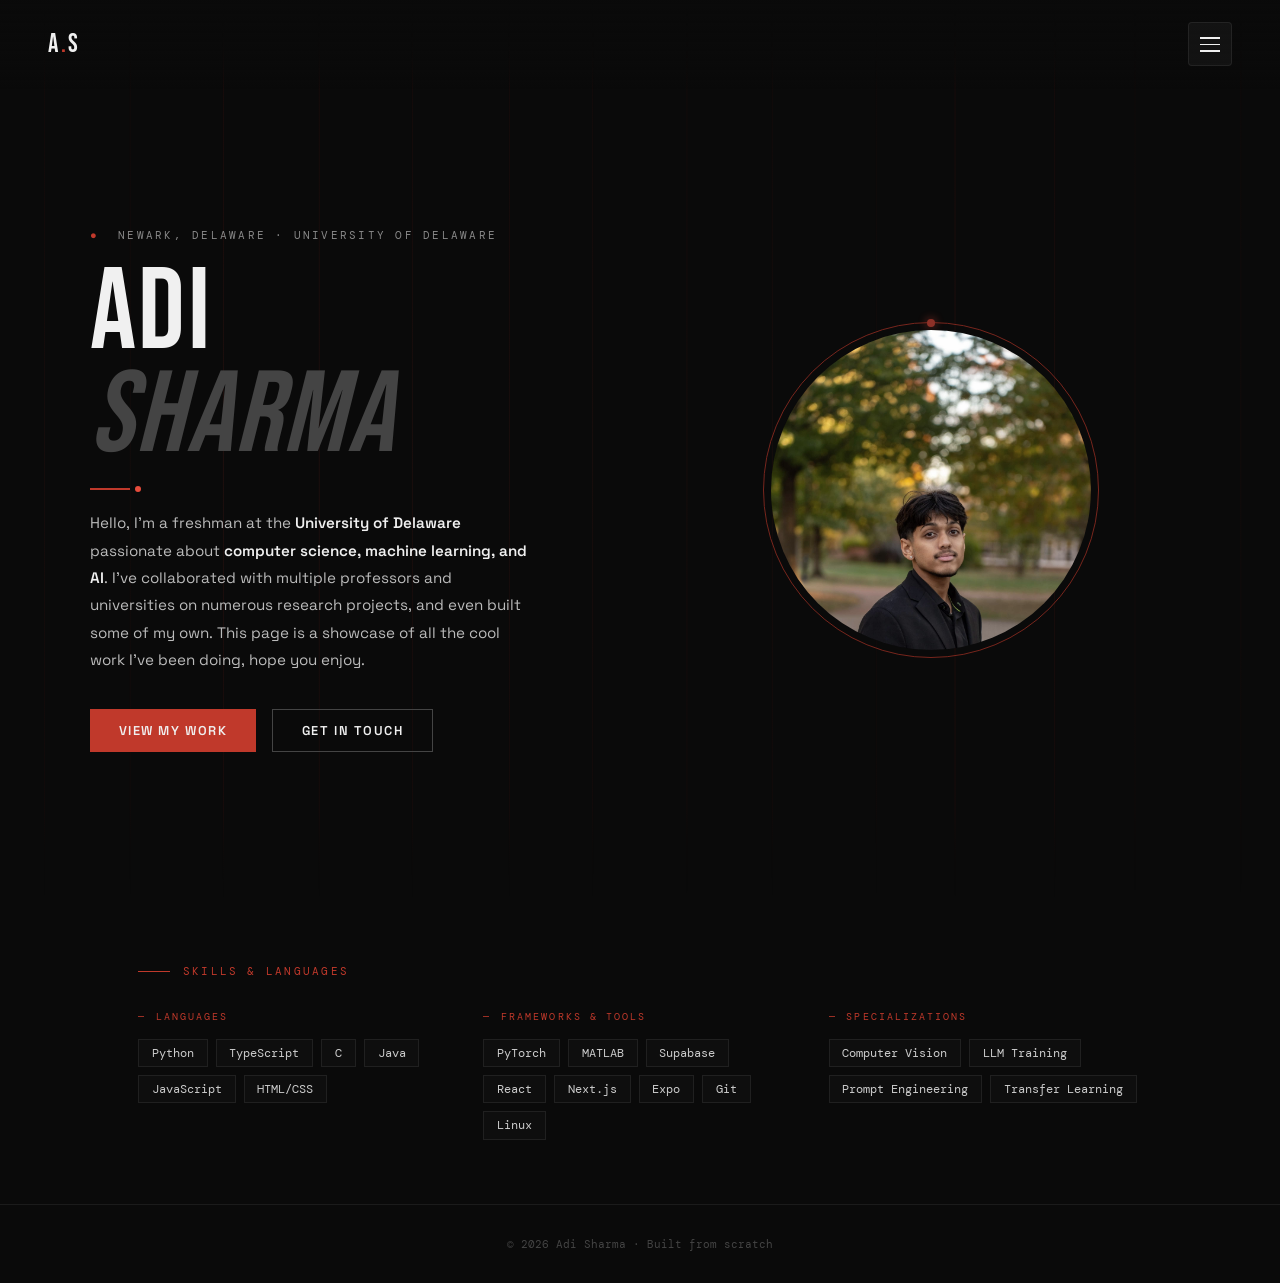
==== index.html @ 6fdc07d7 "initial portfolio" ====
<!DOCTYPE html>
<html lang="en">
<head>
  <meta charset="UTF-8" />
  <meta name="viewport" content="width=device-width, initial-scale=1.0"/>
  <title>Adi Sharma</title>
  <link rel="stylesheet" href="style.css"/>
  <style>
    /* ─── HOME PAGE STYLES ─── */

    /* Reveal animation */
    [data-reveal] {
      opacity: 0;
      transform: translateY(30px);
      transition: opacity 0.7s ease, transform 0.7s ease;
    }
    [data-reveal].revealed {
      opacity: 1;
      transform: translateY(0);
    }

    /* ─── HERO ─── */
    .hero {
      min-height: 100vh;
      display: flex;
      align-items: center;
      padding: 0 3rem;
      padding-top: 5rem;
      position: relative;
    }

    .hero-inner {
      display: grid;
      grid-template-columns: 1fr 1fr;
      gap: 4rem;
      align-items: center;
      max-width: 1100px;
      width: 100%;
      margin: 0 auto;
    }

    /* Left: text */
    .hero-text {}

    .hero-location {
      font-family: var(--font-mono);
      font-size: 0.7rem;
      letter-spacing: 0.2em;
      color: var(--grey);
      text-transform: uppercase;
      display: flex;
      align-items: center;
      gap: 1rem;
      margin-bottom: 1.2rem;
    }
    .hero-location span { color: var(--red); margin-right: 0.2rem; }

    .hero-name {
      margin-bottom: 0.5rem;
      line-height: 0.9;
    }
    .hero-name .first {
      font-family: var(--font-display);
      font-size: clamp(4rem, 9vw, 8rem);
      color: var(--white);
      display: block;
      letter-spacing: 0.02em;
    }
    .hero-name .last {
      font-family: var(--font-display);
      font-size: clamp(4rem, 9vw, 8rem);
      color: var(--grey-dim);
      font-style: italic;
      display: block;
      letter-spacing: 0.02em;
    }

    .hero-divider {
      width: 2.5rem;
      height: 2px;
      background: var(--red);
      margin: 1.2rem 0;
      position: relative;
    }
    .hero-divider::after {
      content: '';
      position: absolute;
      left: 2.8rem;
      top: 50%;
      transform: translateY(-50%);
      width: 6px; height: 6px;
      border-radius: 50%;
      background: var(--red-bright);
    }

    .hero-bio {
      font-size: 0.95rem;
      line-height: 1.8;
      color: #bbb;
      max-width: 440px;
      margin-bottom: 2.2rem;
    }
    .hero-bio strong { color: var(--white); font-weight: 600; }

    .hero-btns {
      display: flex;
      gap: 1rem;
      flex-wrap: wrap;
    }

    /* Right: photo */
    .hero-photo-wrap {
      display: flex;
      justify-content: center;
      align-items: center;
      position: relative;
    }

    .photo-container {
      position: relative;
      width: 320px;
      height: 320px;
    }

    .photo-ring {
      position: absolute;
      inset: -8px;
      border-radius: 50%;
      border: 1.5px solid var(--red);
      animation: spin-ring 12s linear infinite;
      opacity: 0.6;
    }
    .photo-ring::before {
      content: '';
      position: absolute;
      top: -4px; left: 50%;
      transform: translateX(-50%);
      width: 8px; height: 8px;
      border-radius: 50%;
      background: var(--red-bright);
      box-shadow: 0 0 10px var(--red-bright);
    }
    @keyframes spin-ring {
      from { transform: rotate(0deg); }
      to { transform: rotate(360deg); }
    }

    .photo-img {
      width: 320px;
      height: 320px;
      border-radius: 50%;
      object-fit: cover;
      object-position: center top;
      filter: grayscale(20%);
      transition: filter 0.4s ease, transform 0.4s ease;
      position: relative;
      z-index: 1;
    }

    /* Hover: show info overlay */
    .photo-container:hover .photo-img {
      filter: grayscale(0%) brightness(0.5);
      transform: scale(1.02);
    }
    .photo-container:hover .photo-info {
      opacity: 1;
    }

    .photo-info {
      position: absolute;
      inset: 0;
      border-radius: 50%;
      display: flex;
      flex-direction: column;
      align-items: center;
      justify-content: center;
      z-index: 2;
      opacity: 0;
      transition: opacity 0.4s ease;
      gap: 0.8rem;
      padding: 2rem;
      text-align: center;
    }

    .info-item {
      display: flex;
      flex-direction: column;
      align-items: center;
      gap: 0.1rem;
    }
    .info-item .label {
      font-family: var(--font-mono);
      font-size: 0.6rem;
      letter-spacing: 0.15em;
      color: var(--red-bright);
      text-transform: uppercase;
    }
    .info-item .value {
      font-size: 0.85rem;
      font-weight: 600;
      color: var(--white);
    }

    /* ─── SKILLS SECTION ─── */
    .skills-section {
      padding: 4rem 3rem;
      max-width: 1100px;
      margin: 0 auto;
    }

    .skills-grid {
      display: grid;
      grid-template-columns: repeat(3, 1fr);
      gap: 2rem;
      margin-top: 2rem;
    }

    .skill-col {}
    .skill-col-label {
      font-family: var(--font-mono);
      font-size: 0.65rem;
      letter-spacing: 0.2em;
      color: var(--red);
      text-transform: uppercase;
      margin-bottom: 1rem;
      display: flex;
      align-items: center;
      gap: 0.6rem;
    }
    .skill-col-label::before {
      content: '—';
      color: var(--red);
    }

    .skill-tags {
      display: flex;
      flex-wrap: wrap;
      gap: 0.5rem;
    }
    .skill-tag {
      padding: 0.35rem 0.8rem;
      border: 1px solid var(--border);
      font-family: var(--font-mono);
      font-size: 0.72rem;
      color: #ccc;
      background: rgba(255,255,255,0.02);
      transition: border-color 0.2s, color 0.2s, background 0.2s;
    }
    .skill-tag:hover {
      border-color: var(--red);
      color: var(--white);
      background: var(--red-dim);
    }

    /* Responsive */
    @media (max-width: 768px) {
      .hero { padding: 5rem 1.5rem 2rem; }
      .hero-inner { grid-template-columns: 1fr; gap: 2rem; }
      .photo-container, .photo-img { width: 220px; height: 220px; }
      .hero-photo-wrap { order: -1; }
      .skills-section { padding: 2rem 1.5rem; }
      .skills-grid { grid-template-columns: 1fr; }
      nav { padding: 1rem 1.5rem; }
    }
  </style>
</head>
<body>

<!-- Animated background lines -->
<canvas id="bg-canvas"></canvas>

<!-- Navigation -->
<nav>
  <a href="index.html" class="nav-logo">A<span>.</span>S</a>
  <button id="menu-btn" aria-label="Menu">
    <span></span><span></span><span></span>
  </button>
</nav>

<!-- Full-screen menu overlay -->
<div id="menu-overlay">
  <div class="menu-inner">
    <ul class="menu-links">
      <li><a href="index.html"><span class="num">01</span>HOME</a></li>
      <li><a href="work.html"><span class="num">02</span>WORK</a></li>
      <li><a href="contact.html"><span class="num">03</span>CONTACT</a></li>
    </ul>
    <div class="menu-socials">
      <a href="https://github.com/adii2006675" target="_blank">↗ github</a>
      <a href="https://www.linkedin.com/in/adisharma06/" target="_blank">↗ linkedin</a>
    </div>
  </div>
</div>

<!-- Page content -->
<main class="page">

  <!-- HERO -->
  <section class="hero">
    <div class="hero-inner">

      <!-- Left: Text -->
      <div class="hero-text">
        <div class="hero-location" data-reveal>
          <span>●</span> NEWARK, DELAWARE · UNIVERSITY OF DELAWARE
        </div>

        <div class="hero-name" data-reveal style="transition-delay:0.1s">
          <span class="first">Adi</span>
          <span class="last">Sharma</span>
        </div>

        <div class="hero-divider" data-reveal style="transition-delay:0.2s"></div>

        <p class="hero-bio" data-reveal style="transition-delay:0.3s">
          Hello, I'm a freshman at the <strong>University of Delaware</strong> passionate about
          <strong>computer science, machine learning, and AI</strong>. I've collaborated with
          multiple professors and universities on numerous research projects,
          and even built some of my own. This page is a showcase of all the
          cool work I've been doing, hope you enjoy.
        </p>

        <div class="hero-btns" data-reveal style="transition-delay:0.4s">
          <a href="work.html" class="btn btn-red">VIEW MY WORK</a>
          <a href="contact.html" class="btn btn-outline">GET IN TOUCH</a>
        </div>
      </div>

      <!-- Right: Photo -->
      <div class="hero-photo-wrap" data-reveal style="transition-delay:0.2s">
        <div class="photo-container">
          <div class="photo-ring"></div>
          <img src="assets/profile.jpg" alt="Adi Sharma" class="photo-img"/>
          <div class="photo-info">
            <div class="info-item">
              <span class="label">📍 Location</span>
              <span class="value">Newark, Delaware</span>
            </div>
            <div class="info-item">
              <span class="label">🎓 Year</span>
              <span class="value">Freshman · CS</span>
            </div>
            <div class="info-item">
              <span class="label">⚡ Hobbies</span>
              <span class="value">Gym · Soccer · Investing · Friends</span>
            </div>
          </div>
        </div>
      </div>

    </div>
  </section>

  <!-- SKILLS -->
  <section class="skills-section">
    <div class="section-label" data-reveal>Skills &amp; Languages</div>
    <div class="skills-grid">

      <div class="skill-col" data-reveal style="transition-delay:0.1s">
        <div class="skill-col-label">Languages</div>
        <div class="skill-tags">
          <span class="skill-tag">Python</span>
          <span class="skill-tag">TypeScript</span>
          <span class="skill-tag">C</span>
          <span class="skill-tag">Java</span>
          <span class="skill-tag">JavaScript</span>
          <span class="skill-tag">HTML/CSS</span>
        </div>
      </div>

      <div class="skill-col" data-reveal style="transition-delay:0.2s">
        <div class="skill-col-label">Frameworks &amp; Tools</div>
        <div class="skill-tags">
          <span class="skill-tag">PyTorch</span>
          <span class="skill-tag">MATLAB</span>
          <span class="skill-tag">Supabase</span>
          <span class="skill-tag">React</span>
          <span class="skill-tag">Next.js</span>
          <span class="skill-tag">Expo</span>
          <span class="skill-tag">Git</span>
          <span class="skill-tag">Linux</span>
        </div>
      </div>

      <div class="skill-col" data-reveal style="transition-delay:0.3s">
        <div class="skill-col-label">Specializations</div>
        <div class="skill-tags">
          <span class="skill-tag">Computer Vision</span>
          <span class="skill-tag">LLM Training</span>
          <span class="skill-tag">Prompt Engineering</span>
          <span class="skill-tag">Transfer Learning</span>
        </div>
      </div>

    </div>
  </section>

</main>

<footer>
  <p>© 2026 Adi Sharma · Built from scratch</p>
</footer>

<script src="script.js"></script>
</body>
</html>
---- style.css ----
/* ============================================
   ADI SHARMA PORTFOLIO - style.css
   Shared styles for all pages
   ============================================ */

@import url('https://fonts.googleapis.com/css2?family=Bebas+Neue&family=Space+Grotesk:wght@300;400;500;600;700&family=DM+Mono:ital,wght@0,300;0,400;1,300&display=swap');

/* ─── CSS VARIABLES ─── */
:root {
  --bg: #0a0a0a;
  --bg2: #111111;
  --red: #c0392b;
  --red-bright: #e74c3c;
  --red-dim: rgba(192, 57, 43, 0.15);
  --red-glow: rgba(192, 57, 43, 0.4);
  --white: #f0f0f0;
  --grey: #888;
  --grey-dim: #444;
  --border: rgba(255,255,255,0.07);
  --font-display: 'Bebas Neue', sans-serif;
  --font-body: 'Space Grotesk', sans-serif;
  --font-mono: 'DM Mono', monospace;
}

/* ─── RESET ─── */
*, *::before, *::after { box-sizing: border-box; margin: 0; padding: 0; }
html { scroll-behavior: smooth; }
body {
  background: var(--bg);
  color: var(--white);
  font-family: var(--font-body);
  overflow-x: hidden;
  min-height: 100vh;
}
a { color: inherit; text-decoration: none; }
img { display: block; max-width: 100%; }

/* ─── RED LINES BACKGROUND ─── */
#bg-canvas {
  position: fixed;
  top: 0; left: 0;
  width: 100%; height: 100%;
  z-index: 0;
  pointer-events: none;
}

/* ─── NAV ─── */
nav {
  position: fixed;
  top: 0; left: 0; right: 0;
  z-index: 100;
  display: flex;
  align-items: center;
  justify-content: space-between;
  padding: 1.4rem 3rem;
  background: linear-gradient(to bottom, rgba(10,10,10,0.95), transparent);
}

.nav-logo {
  font-family: var(--font-display);
  font-size: 1.6rem;
  letter-spacing: 0.1em;
  color: var(--white);
  transition: color 0.2s;
}
.nav-logo span { color: var(--red); }
.nav-logo:hover { color: var(--red-bright); }

/* Hamburger menu button */
#menu-btn {
  width: 44px; height: 44px;
  border: 1px solid var(--border);
  background: rgba(255,255,255,0.04);
  border-radius: 4px;
  cursor: pointer;
  display: flex;
  align-items: center;
  justify-content: center;
  flex-direction: column;
  gap: 5px;
  transition: border-color 0.2s, background 0.2s;
  position: relative;
  z-index: 200;
}
#menu-btn:hover { border-color: var(--red); background: var(--red-dim); }
#menu-btn span {
  display: block;
  width: 20px; height: 1.5px;
  background: var(--white);
  transition: all 0.35s cubic-bezier(0.77,0,0.175,1);
  transform-origin: center;
}
#menu-btn.open span:nth-child(1) { transform: translateY(6.5px) rotate(45deg); }
#menu-btn.open span:nth-child(2) { opacity: 0; transform: scaleX(0); }
#menu-btn.open span:nth-child(3) { transform: translateY(-6.5px) rotate(-45deg); }

/* Full-screen menu overlay (Sharlee style) */
#menu-overlay {
  position: fixed;
  inset: 0;
  z-index: 150;
  background: rgba(8,8,8,0.97);
  display: flex;
  align-items: center;
  justify-content: center;
  opacity: 0;
  pointer-events: none;
  transition: opacity 0.4s ease;
}
#menu-overlay.open { opacity: 1; pointer-events: all; }

.menu-inner {
  text-align: center;
}

.menu-links {
  list-style: none;
  display: flex;
  flex-direction: column;
  gap: 0.3rem;
}

.menu-links li {
  overflow: hidden;
}

.menu-links a {
  font-family: var(--font-display);
  font-size: clamp(3rem, 8vw, 6rem);
  letter-spacing: 0.05em;
  color: var(--white);
  display: flex;
  align-items: center;
  gap: 1rem;
  transition: color 0.2s;
  transform: translateY(100%);
  transition: transform 0.5s cubic-bezier(0.77,0,0.175,1), color 0.2s;
}
#menu-overlay.open .menu-links a {
  transform: translateY(0);
}
.menu-links li:nth-child(1) a { transition-delay: 0.05s; }
.menu-links li:nth-child(2) a { transition-delay: 0.1s; }
.menu-links li:nth-child(3) a { transition-delay: 0.15s; }

.menu-links a:hover { color: var(--red-bright); }
.menu-links a .num {
  font-family: var(--font-mono);
  font-size: 0.9rem;
  color: var(--grey);
  align-self: flex-start;
  margin-top: 0.6rem;
}

.menu-socials {
  margin-top: 3rem;
  display: flex;
  gap: 2rem;
  justify-content: center;
}
.menu-socials a {
  font-family: var(--font-mono);
  font-size: 0.8rem;
  color: var(--grey);
  letter-spacing: 0.1em;
  transition: color 0.2s;
  display: flex;
  align-items: center;
  gap: 0.4rem;
}
.menu-socials a:hover { color: var(--red-bright); }

/* ─── PAGE WRAPPER ─── */
.page {
  position: relative;
  z-index: 1;
  min-height: 100vh;
}

/* ─── BUTTONS ─── */
.btn {
  display: inline-flex;
  align-items: center;
  gap: 0.5rem;
  padding: 0.75rem 1.8rem;
  font-family: var(--font-body);
  font-size: 0.8rem;
  font-weight: 600;
  letter-spacing: 0.12em;
  text-transform: uppercase;
  cursor: pointer;
  transition: all 0.25s ease;
  border: none;
}
.btn-red {
  background: var(--red);
  color: var(--white);
}
.btn-red:hover {
  background: var(--red-bright);
  transform: translateY(-2px);
  box-shadow: 0 8px 24px var(--red-glow);
}
.btn-outline {
  background: transparent;
  color: var(--white);
  border: 1px solid var(--grey-dim);
}
.btn-outline:hover {
  border-color: var(--white);
  transform: translateY(-2px);
}

/* ─── SECTION LABEL ─── */
.section-label {
  font-family: var(--font-mono);
  font-size: 0.7rem;
  letter-spacing: 0.2em;
  color: var(--red);
  text-transform: uppercase;
  display: flex;
  align-items: center;
  gap: 0.8rem;
  margin-bottom: 1rem;
}
.section-label::before {
  content: '';
  display: block;
  width: 2rem;
  height: 1px;
  background: var(--red);
}

/* ─── FOOTER ─── */
footer {
  position: relative;
  z-index: 1;
  text-align: center;
  padding: 2rem;
  font-family: var(--font-mono);
  font-size: 0.7rem;
  color: var(--grey-dim);
  border-top: 1px solid var(--border);
}

/* ─── SCROLLBAR ─── */
::-webkit-scrollbar { width: 4px; }
::-webkit-scrollbar-track { background: var(--bg); }
::-webkit-scrollbar-thumb { background: var(--red); border-radius: 2px; }

/* ─── SELECTION ─── */
::selection { background: var(--red); color: var(--white); }
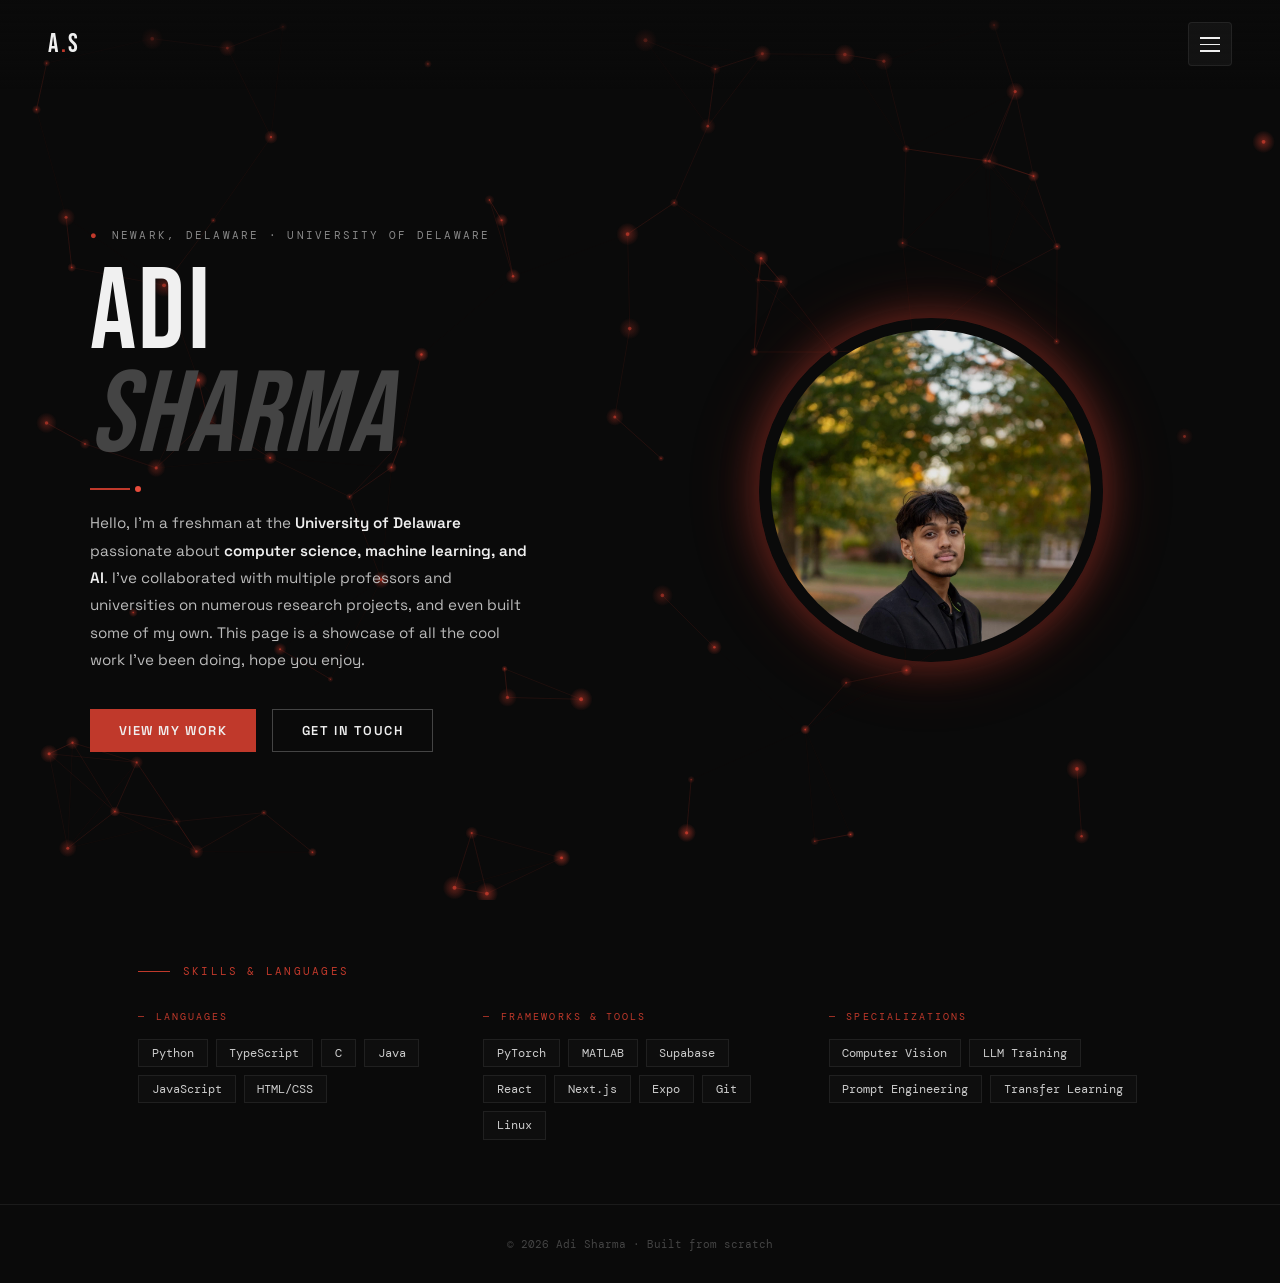
==== commit 3d2781ca: "updated photo, background, contact page" ====
--- a/index.html
+++ b/index.html
@@ -6,29 +6,20 @@
   <title>Adi Sharma</title>
   <link rel="stylesheet" href="style.css"/>
   <style>
-    /* ─── HOME PAGE STYLES ─── */
-
-    /* Reveal animation */
     [data-reveal] {
       opacity: 0;
       transform: translateY(30px);
       transition: opacity 0.7s ease, transform 0.7s ease;
     }
-    [data-reveal].revealed {
-      opacity: 1;
-      transform: translateY(0);
-    }
-
-    /* ─── HERO ─── */
+    [data-reveal].revealed { opacity: 1; transform: translateY(0); }
+
     .hero {
       min-height: 100vh;
       display: flex;
       align-items: center;
       padding: 0 3rem;
       padding-top: 5rem;
-      position: relative;
-    }
-
+    }
     .hero-inner {
       display: grid;
       grid-template-columns: 1fr 1fr;
@@ -38,10 +29,6 @@
       width: 100%;
       margin: 0 auto;
     }
-
-    /* Left: text */
-    .hero-text {}
-
     .hero-location {
       font-family: var(--font-mono);
       font-size: 0.7rem;
@@ -50,15 +37,11 @@
       text-transform: uppercase;
       display: flex;
       align-items: center;
-      gap: 1rem;
+      gap: 0.8rem;
       margin-bottom: 1.2rem;
     }
-    .hero-location span { color: var(--red); margin-right: 0.2rem; }
-
-    .hero-name {
-      margin-bottom: 0.5rem;
-      line-height: 0.9;
-    }
+    .hero-location span { color: var(--red); }
+    .hero-name { margin-bottom: 0.5rem; line-height: 0.9; }
     .hero-name .first {
       font-family: var(--font-display);
       font-size: clamp(4rem, 9vw, 8rem);
@@ -74,10 +57,8 @@
       display: block;
       letter-spacing: 0.02em;
     }
-
     .hero-divider {
-      width: 2.5rem;
-      height: 2px;
+      width: 2.5rem; height: 2px;
       background: var(--red);
       margin: 1.2rem 0;
       position: relative;
@@ -85,14 +66,12 @@
     .hero-divider::after {
       content: '';
       position: absolute;
-      left: 2.8rem;
-      top: 50%;
+      left: 2.8rem; top: 50%;
       transform: translateY(-50%);
       width: 6px; height: 6px;
       border-radius: 50%;
       background: var(--red-bright);
     }
-
     .hero-bio {
       font-size: 0.95rem;
       line-height: 1.8;
@@ -101,71 +80,48 @@
       margin-bottom: 2.2rem;
     }
     .hero-bio strong { color: var(--white); font-weight: 600; }
-
-    .hero-btns {
-      display: flex;
-      gap: 1rem;
-      flex-wrap: wrap;
-    }
-
-    /* Right: photo */
+    .hero-btns { display: flex; gap: 1rem; flex-wrap: wrap; }
+
+    /* ─── PHOTO ─── */
     .hero-photo-wrap {
       display: flex;
       justify-content: center;
       align-items: center;
-      position: relative;
-    }
-
+    }
     .photo-container {
       position: relative;
       width: 320px;
       height: 320px;
     }
-
-    .photo-ring {
+    .photo-glow {
       position: absolute;
-      inset: -8px;
+      inset: -12px;
       border-radius: 50%;
-      border: 1.5px solid var(--red);
-      animation: spin-ring 12s linear infinite;
-      opacity: 0.6;
-    }
-    .photo-ring::before {
-      content: '';
-      position: absolute;
-      top: -4px; left: 50%;
-      transform: translateX(-50%);
-      width: 8px; height: 8px;
-      border-radius: 50%;
-      background: var(--red-bright);
-      box-shadow: 0 0 10px var(--red-bright);
-    }
-    @keyframes spin-ring {
-      from { transform: rotate(0deg); }
-      to { transform: rotate(360deg); }
-    }
-
+      box-shadow: 0 0 30px 8px rgba(192,57,43,0.35),
+                  0 0 60px 16px rgba(192,57,43,0.15);
+      transition: box-shadow 0.4s ease;
+      z-index: 0;
+    }
+    .photo-container:hover .photo-glow {
+      box-shadow: 0 0 50px 16px rgba(231,76,60,0.6),
+                  0 0 100px 32px rgba(192,57,43,0.25);
+    }
     .photo-img {
       width: 320px;
       height: 320px;
       border-radius: 50%;
       object-fit: cover;
       object-position: center top;
-      filter: grayscale(20%);
-      transition: filter 0.4s ease, transform 0.4s ease;
       position: relative;
       z-index: 1;
-    }
-
-    /* Hover: show info overlay */
+      transition: transform 0.5s cubic-bezier(0.25,0.46,0.45,0.94),
+                  filter 0.5s ease;
+      filter: brightness(0.9);
+    }
     .photo-container:hover .photo-img {
-      filter: grayscale(0%) brightness(0.5);
-      transform: scale(1.02);
-    }
-    .photo-container:hover .photo-info {
-      opacity: 1;
-    }
-
+      transform: scale(1.07);
+      filter: brightness(0.35) blur(1px);
+    }
     .photo-info {
       position: absolute;
       inset: 0;
@@ -181,13 +137,7 @@
       padding: 2rem;
       text-align: center;
     }
-
-    .info-item {
-      display: flex;
-      flex-direction: column;
-      align-items: center;
-      gap: 0.1rem;
-    }
+    .photo-container:hover .photo-info { opacity: 1; }
     .info-item .label {
       font-family: var(--font-mono);
       font-size: 0.6rem;
@@ -201,21 +151,18 @@
       color: var(--white);
     }
 
-    /* ─── SKILLS SECTION ─── */
+    /* ─── SKILLS ─── */
     .skills-section {
       padding: 4rem 3rem;
       max-width: 1100px;
       margin: 0 auto;
     }
-
     .skills-grid {
       display: grid;
       grid-template-columns: repeat(3, 1fr);
       gap: 2rem;
       margin-top: 2rem;
     }
-
-    .skill-col {}
     .skill-col-label {
       font-family: var(--font-mono);
       font-size: 0.65rem;
@@ -223,20 +170,10 @@
       color: var(--red);
       text-transform: uppercase;
       margin-bottom: 1rem;
-      display: flex;
-      align-items: center;
-      gap: 0.6rem;
-    }
-    .skill-col-label::before {
-      content: '—';
-      color: var(--red);
-    }
-
-    .skill-tags {
-      display: flex;
-      flex-wrap: wrap;
-      gap: 0.5rem;
-    }
+      display: flex; align-items: center; gap: 0.6rem;
+    }
+    .skill-col-label::before { content: '—'; color: var(--red); }
+    .skill-tags { display: flex; flex-wrap: wrap; gap: 0.5rem; }
     .skill-tag {
       padding: 0.35rem 0.8rem;
       border: 1px solid var(--border);
@@ -252,7 +189,6 @@
       background: var(--red-dim);
     }
 
-    /* Responsive */
     @media (max-width: 768px) {
       .hero { padding: 5rem 1.5rem 2rem; }
       .hero-inner { grid-template-columns: 1fr; gap: 2rem; }
@@ -266,10 +202,8 @@
 </head>
 <body>
 
-<!-- Animated background lines -->
 <canvas id="bg-canvas"></canvas>
 
-<!-- Navigation -->
 <nav>
   <a href="index.html" class="nav-logo">A<span>.</span>S</a>
   <button id="menu-btn" aria-label="Menu">
@@ -277,7 +211,6 @@
   </button>
 </nav>
 
-<!-- Full-screen menu overlay -->
 <div id="menu-overlay">
   <div class="menu-inner">
     <ul class="menu-links">
@@ -292,26 +225,18 @@
   </div>
 </div>
 
-<!-- Page content -->
 <main class="page">
-
-  <!-- HERO -->
   <section class="hero">
     <div class="hero-inner">
-
-      <!-- Left: Text -->
       <div class="hero-text">
         <div class="hero-location" data-reveal>
           <span>●</span> NEWARK, DELAWARE · UNIVERSITY OF DELAWARE
         </div>
-
         <div class="hero-name" data-reveal style="transition-delay:0.1s">
           <span class="first">Adi</span>
           <span class="last">Sharma</span>
         </div>
-
         <div class="hero-divider" data-reveal style="transition-delay:0.2s"></div>
-
         <p class="hero-bio" data-reveal style="transition-delay:0.3s">
           Hello, I'm a freshman at the <strong>University of Delaware</strong> passionate about
           <strong>computer science, machine learning, and AI</strong>. I've collaborated with
@@ -319,43 +244,38 @@
           and even built some of my own. This page is a showcase of all the
           cool work I've been doing, hope you enjoy.
         </p>
-
         <div class="hero-btns" data-reveal style="transition-delay:0.4s">
           <a href="work.html" class="btn btn-red">VIEW MY WORK</a>
           <a href="contact.html" class="btn btn-outline">GET IN TOUCH</a>
         </div>
       </div>
 
-      <!-- Right: Photo -->
       <div class="hero-photo-wrap" data-reveal style="transition-delay:0.2s">
         <div class="photo-container">
-          <div class="photo-ring"></div>
+          <div class="photo-glow"></div>
           <img src="assets/profile.jpg" alt="Adi Sharma" class="photo-img"/>
           <div class="photo-info">
             <div class="info-item">
-              <span class="label">📍 Location</span>
-              <span class="value">Newark, Delaware</span>
+              <div class="label">📍 Location</div>
+              <div class="value">Newark, Delaware</div>
             </div>
             <div class="info-item">
-              <span class="label">🎓 Year</span>
-              <span class="value">Freshman · CS</span>
+              <div class="label">🎓 Year</div>
+              <div class="value">Freshman · CS</div>
             </div>
             <div class="info-item">
-              <span class="label">⚡ Hobbies</span>
-              <span class="value">Gym · Soccer · Investing · Friends</span>
+              <div class="label">⚡ Hobbies</div>
+              <div class="value">Gym · Soccer · Investing · Friends</div>
             </div>
           </div>
         </div>
       </div>
-
     </div>
   </section>
 
-  <!-- SKILLS -->
   <section class="skills-section">
     <div class="section-label" data-reveal>Skills &amp; Languages</div>
     <div class="skills-grid">
-
       <div class="skill-col" data-reveal style="transition-delay:0.1s">
         <div class="skill-col-label">Languages</div>
         <div class="skill-tags">
@@ -367,7 +287,6 @@
           <span class="skill-tag">HTML/CSS</span>
         </div>
       </div>
-
       <div class="skill-col" data-reveal style="transition-delay:0.2s">
         <div class="skill-col-label">Frameworks &amp; Tools</div>
         <div class="skill-tags">
@@ -381,7 +300,6 @@
           <span class="skill-tag">Linux</span>
         </div>
       </div>
-
       <div class="skill-col" data-reveal style="transition-delay:0.3s">
         <div class="skill-col-label">Specializations</div>
         <div class="skill-tags">
@@ -391,10 +309,8 @@
           <span class="skill-tag">Transfer Learning</span>
         </div>
       </div>
-
     </div>
   </section>
-
 </main>
 
 <footer>
@@ -403,4 +319,4 @@
 
 <script src="script.js"></script>
 </body>
-</html>
+</html>
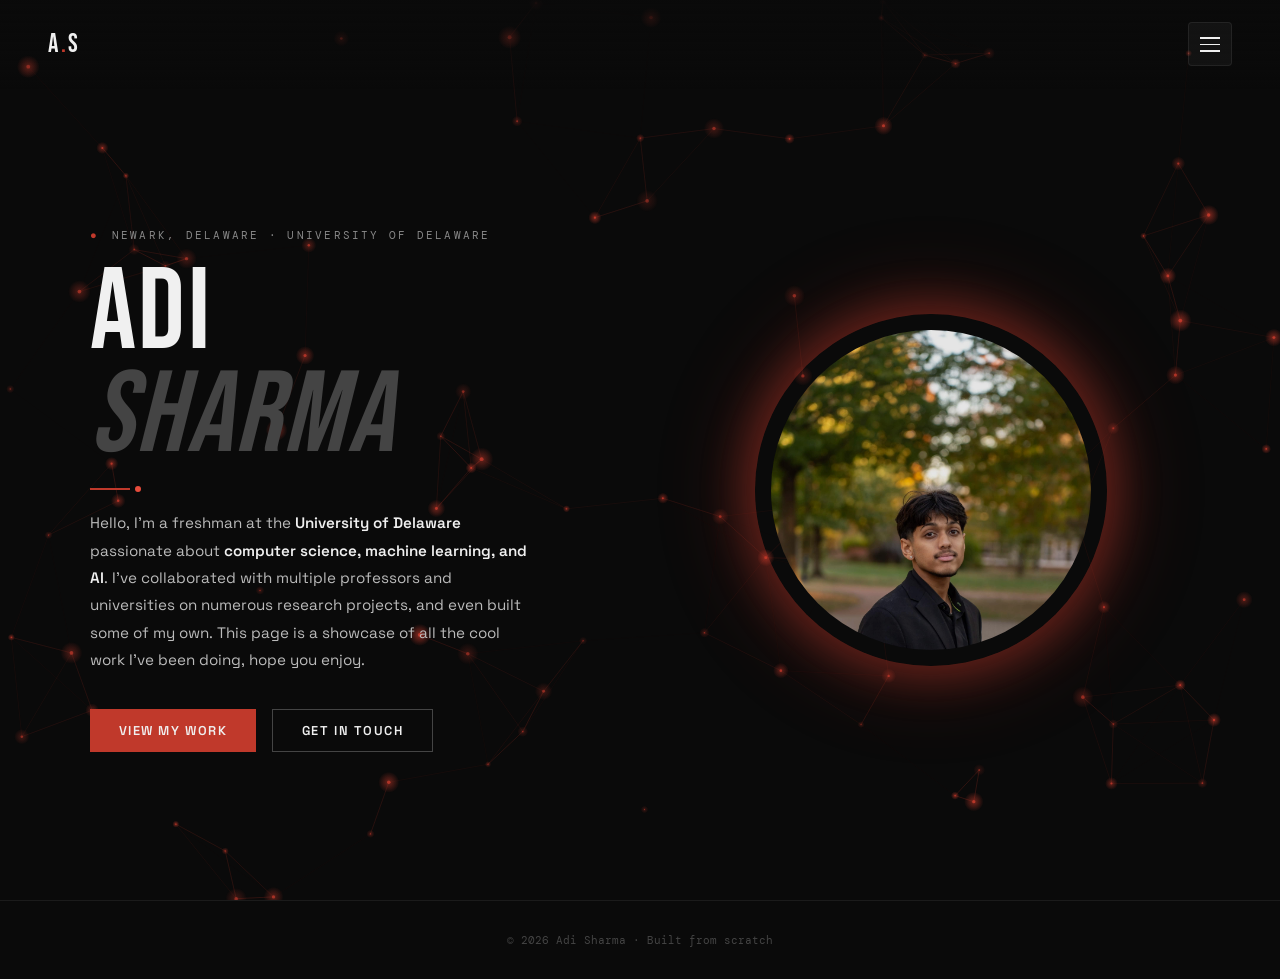
==== commit fa66e122: "remove skills, fix photo glow, clean up menu and contact" ====
--- a/index.html
+++ b/index.html
@@ -93,18 +93,20 @@
       width: 320px;
       height: 320px;
     }
+    /* Red glow only — no ring, no spinning dot */
     .photo-glow {
       position: absolute;
-      inset: -12px;
-      border-radius: 50%;
-      box-shadow: 0 0 30px 8px rgba(192,57,43,0.35),
-                  0 0 60px 16px rgba(192,57,43,0.15);
+      inset: -16px;
+      border-radius: 50%;
+      box-shadow: 0 0 40px 12px rgba(192,57,43,0.4),
+                  0 0 80px 24px rgba(192,57,43,0.18);
       transition: box-shadow 0.4s ease;
       z-index: 0;
+      pointer-events: none;
     }
     .photo-container:hover .photo-glow {
-      box-shadow: 0 0 50px 16px rgba(231,76,60,0.6),
-                  0 0 100px 32px rgba(192,57,43,0.25);
+      box-shadow: 0 0 70px 22px rgba(231,76,60,0.65),
+                  0 0 130px 40px rgba(192,57,43,0.28);
     }
     .photo-img {
       width: 320px;
@@ -117,10 +119,13 @@
       transition: transform 0.5s cubic-bezier(0.25,0.46,0.45,0.94),
                   filter 0.5s ease;
       filter: brightness(0.9);
+      /* No border/outline */
+      outline: none;
+      border: none;
     }
     .photo-container:hover .photo-img {
-      transform: scale(1.07);
-      filter: brightness(0.35) blur(1px);
+      transform: scale(1.13);
+      filter: brightness(0.3) blur(1.5px);
     }
     .photo-info {
       position: absolute;
@@ -136,6 +141,7 @@
       gap: 0.8rem;
       padding: 2rem;
       text-align: center;
+      pointer-events: none;
     }
     .photo-container:hover .photo-info { opacity: 1; }
     .info-item .label {
@@ -151,51 +157,11 @@
       color: var(--white);
     }
 
-    /* ─── SKILLS ─── */
-    .skills-section {
-      padding: 4rem 3rem;
-      max-width: 1100px;
-      margin: 0 auto;
-    }
-    .skills-grid {
-      display: grid;
-      grid-template-columns: repeat(3, 1fr);
-      gap: 2rem;
-      margin-top: 2rem;
-    }
-    .skill-col-label {
-      font-family: var(--font-mono);
-      font-size: 0.65rem;
-      letter-spacing: 0.2em;
-      color: var(--red);
-      text-transform: uppercase;
-      margin-bottom: 1rem;
-      display: flex; align-items: center; gap: 0.6rem;
-    }
-    .skill-col-label::before { content: '—'; color: var(--red); }
-    .skill-tags { display: flex; flex-wrap: wrap; gap: 0.5rem; }
-    .skill-tag {
-      padding: 0.35rem 0.8rem;
-      border: 1px solid var(--border);
-      font-family: var(--font-mono);
-      font-size: 0.72rem;
-      color: #ccc;
-      background: rgba(255,255,255,0.02);
-      transition: border-color 0.2s, color 0.2s, background 0.2s;
-    }
-    .skill-tag:hover {
-      border-color: var(--red);
-      color: var(--white);
-      background: var(--red-dim);
-    }
-
     @media (max-width: 768px) {
       .hero { padding: 5rem 1.5rem 2rem; }
       .hero-inner { grid-template-columns: 1fr; gap: 2rem; }
       .photo-container, .photo-img { width: 220px; height: 220px; }
       .hero-photo-wrap { order: -1; }
-      .skills-section { padding: 2rem 1.5rem; }
-      .skills-grid { grid-template-columns: 1fr; }
       nav { padding: 1rem 1.5rem; }
     }
   </style>
@@ -218,10 +184,6 @@
       <li><a href="work.html"><span class="num">02</span>WORK</a></li>
       <li><a href="contact.html"><span class="num">03</span>CONTACT</a></li>
     </ul>
-    <div class="menu-socials">
-      <a href="https://github.com/adii2006675" target="_blank">↗ github</a>
-      <a href="https://www.linkedin.com/in/adisharma06/" target="_blank">↗ linkedin</a>
-    </div>
   </div>
 </div>
 
@@ -272,45 +234,6 @@
       </div>
     </div>
   </section>
-
-  <section class="skills-section">
-    <div class="section-label" data-reveal>Skills &amp; Languages</div>
-    <div class="skills-grid">
-      <div class="skill-col" data-reveal style="transition-delay:0.1s">
-        <div class="skill-col-label">Languages</div>
-        <div class="skill-tags">
-          <span class="skill-tag">Python</span>
-          <span class="skill-tag">TypeScript</span>
-          <span class="skill-tag">C</span>
-          <span class="skill-tag">Java</span>
-          <span class="skill-tag">JavaScript</span>
-          <span class="skill-tag">HTML/CSS</span>
-        </div>
-      </div>
-      <div class="skill-col" data-reveal style="transition-delay:0.2s">
-        <div class="skill-col-label">Frameworks &amp; Tools</div>
-        <div class="skill-tags">
-          <span class="skill-tag">PyTorch</span>
-          <span class="skill-tag">MATLAB</span>
-          <span class="skill-tag">Supabase</span>
-          <span class="skill-tag">React</span>
-          <span class="skill-tag">Next.js</span>
-          <span class="skill-tag">Expo</span>
-          <span class="skill-tag">Git</span>
-          <span class="skill-tag">Linux</span>
-        </div>
-      </div>
-      <div class="skill-col" data-reveal style="transition-delay:0.3s">
-        <div class="skill-col-label">Specializations</div>
-        <div class="skill-tags">
-          <span class="skill-tag">Computer Vision</span>
-          <span class="skill-tag">LLM Training</span>
-          <span class="skill-tag">Prompt Engineering</span>
-          <span class="skill-tag">Transfer Learning</span>
-        </div>
-      </div>
-    </div>
-  </section>
 </main>
 
 <footer>
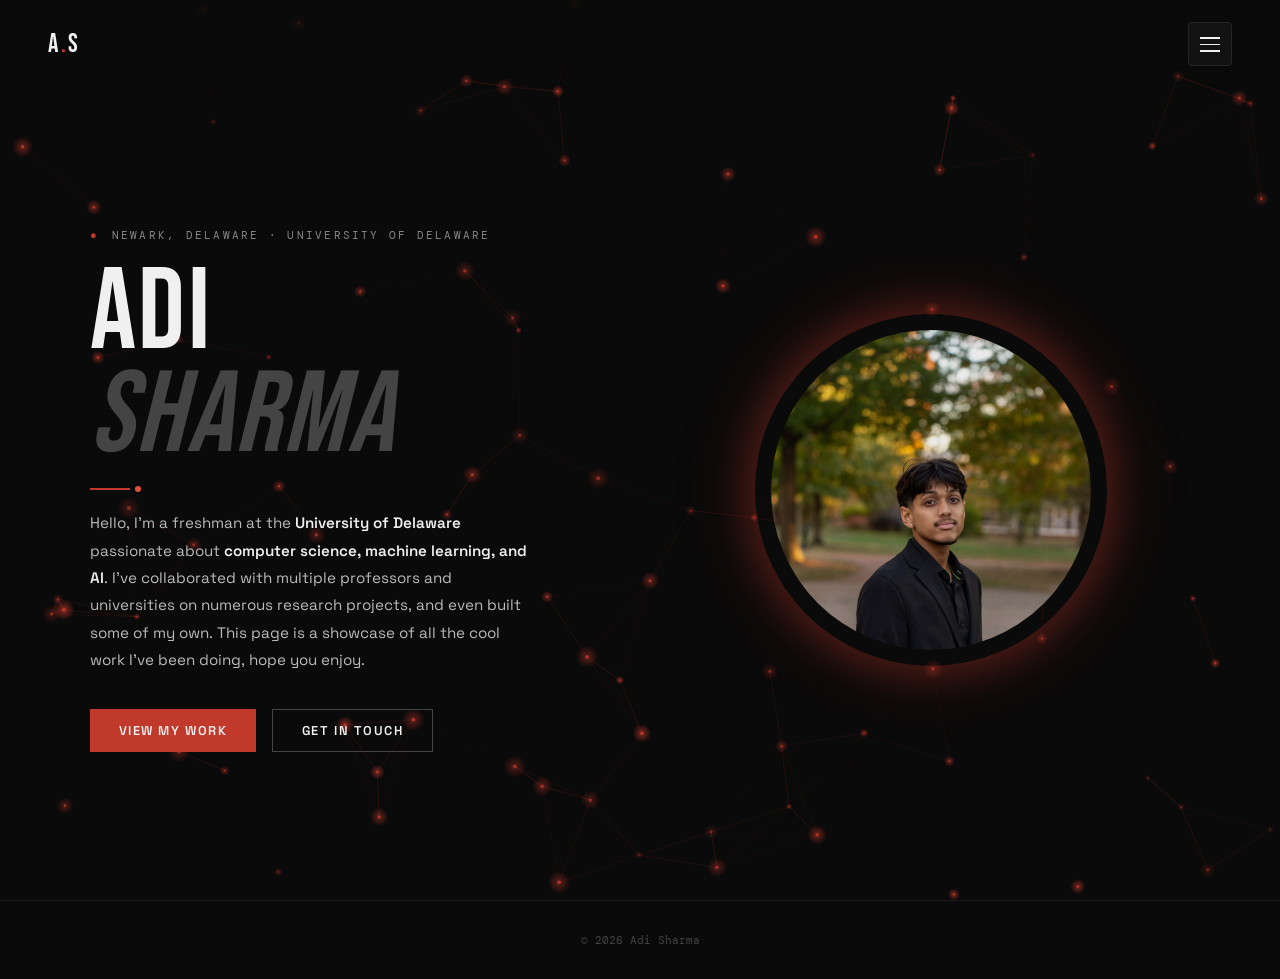
==== commit d5d310e0: "remove skills, fix photo glow, clean up menu and contact" ====
--- a/index.html
+++ b/index.html
@@ -98,34 +98,34 @@
       position: absolute;
       inset: -16px;
       border-radius: 50%;
-      box-shadow: 0 0 40px 12px rgba(192,57,43,0.4),
-                  0 0 80px 24px rgba(192,57,43,0.18);
+      box-shadow: 0 0 35px 10px rgba(192,57,43,0.3),
+                  0 0 70px 20px rgba(192,57,43,0.12);
       transition: box-shadow 0.4s ease;
       z-index: 0;
       pointer-events: none;
     }
     .photo-container:hover .photo-glow {
-      box-shadow: 0 0 70px 22px rgba(231,76,60,0.65),
-                  0 0 130px 40px rgba(192,57,43,0.28);
+      box-shadow: 0 0 45px 14px rgba(231,76,60,0.4),
+                  0 0 90px 28px rgba(192,57,43,0.18);
     }
     .photo-img {
       width: 320px;
       height: 320px;
       border-radius: 50%;
       object-fit: cover;
-      object-position: center top;
+      object-position: center 20%;
       position: relative;
       z-index: 1;
       transition: transform 0.5s cubic-bezier(0.25,0.46,0.45,0.94),
                   filter 0.5s ease;
-      filter: brightness(0.9);
-      /* No border/outline */
+      filter: brightness(0.92);
       outline: none;
       border: none;
+      background: transparent;
     }
     .photo-container:hover .photo-img {
       transform: scale(1.13);
-      filter: brightness(0.3) blur(1.5px);
+      filter: brightness(0.35) blur(1.5px);
     }
     .photo-info {
       position: absolute;
@@ -237,7 +237,7 @@
 </main>
 
 <footer>
-  <p>© 2026 Adi Sharma · Built from scratch</p>
+  <p>© 2026 Adi Sharma</p>
 </footer>
 
 <script src="script.js"></script>
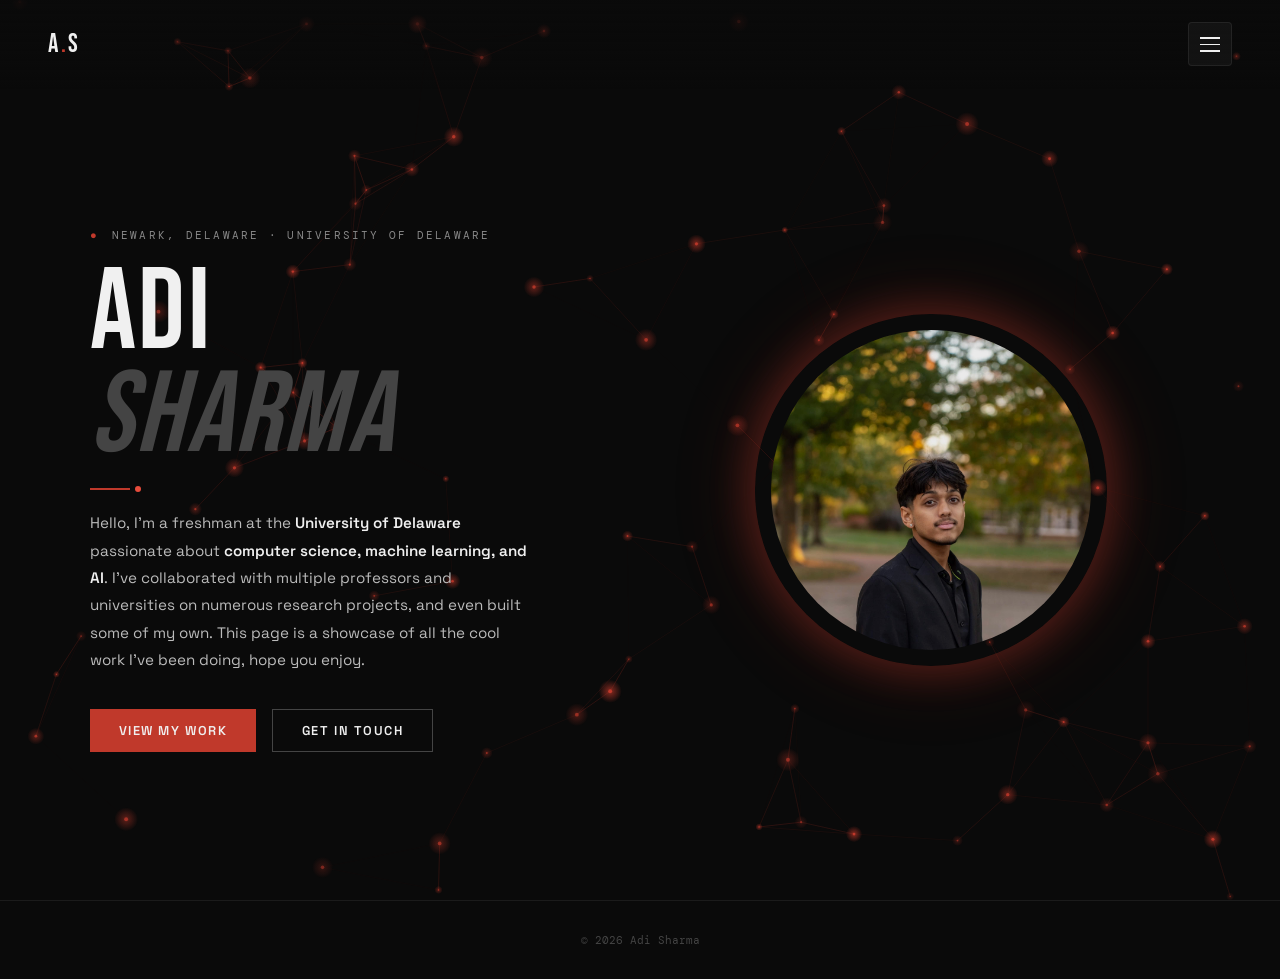
==== commit b9dd1522: "fix photo crop and glow" ====
--- a/index.html
+++ b/index.html
@@ -88,12 +88,15 @@
       justify-content: center;
       align-items: center;
     }
-    .photo-container {
+
+    /* Outer wrapper holds the glow — NOT clipped */
+    .photo-outer {
       position: relative;
       width: 320px;
       height: 320px;
     }
-    /* Red glow only — no ring, no spinning dot */
+
+    /* Glow lives outside the clipped container */
     .photo-glow {
       position: absolute;
       inset: -16px;
@@ -104,29 +107,36 @@
       z-index: 0;
       pointer-events: none;
     }
-    .photo-container:hover .photo-glow {
-      box-shadow: 0 0 45px 14px rgba(231,76,60,0.4),
-                  0 0 90px 28px rgba(192,57,43,0.18);
-    }
+    .photo-outer:hover .photo-glow {
+      box-shadow: 0 0 50px 16px rgba(231,76,60,0.45),
+                  0 0 100px 32px rgba(192,57,43,0.2);
+    }
+
+    /* Inner container clips the image to circle — no black border */
+    .photo-container {
+      position: absolute;
+      inset: 0;
+      border-radius: 50%;
+      overflow: hidden;
+      z-index: 1;
+    }
+
     .photo-img {
-      width: 320px;
-      height: 320px;
-      border-radius: 50%;
+      width: 100%;
+      height: 100%;
       object-fit: cover;
       object-position: center 20%;
-      position: relative;
-      z-index: 1;
+      display: block;
       transition: transform 0.5s cubic-bezier(0.25,0.46,0.45,0.94),
                   filter 0.5s ease;
       filter: brightness(0.92);
-      outline: none;
-      border: none;
-      background: transparent;
-    }
-    .photo-container:hover .photo-img {
+    }
+    .photo-outer:hover .photo-img {
       transform: scale(1.13);
-      filter: brightness(0.35) blur(1.5px);
-    }
+      filter: brightness(0.42);
+    }
+
+    /* Info overlay sits above image */
     .photo-info {
       position: absolute;
       inset: 0;
@@ -143,7 +153,8 @@
       text-align: center;
       pointer-events: none;
     }
-    .photo-container:hover .photo-info { opacity: 1; }
+    .photo-outer:hover .photo-info { opacity: 1; }
+
     .info-item .label {
       font-family: var(--font-mono);
       font-size: 0.6rem;
@@ -160,7 +171,7 @@
     @media (max-width: 768px) {
       .hero { padding: 5rem 1.5rem 2rem; }
       .hero-inner { grid-template-columns: 1fr; gap: 2rem; }
-      .photo-container, .photo-img { width: 220px; height: 220px; }
+      .photo-outer { width: 220px; height: 220px; }
       .hero-photo-wrap { order: -1; }
       nav { padding: 1rem 1.5rem; }
     }
@@ -190,6 +201,7 @@
 <main class="page">
   <section class="hero">
     <div class="hero-inner">
+
       <div class="hero-text">
         <div class="hero-location" data-reveal>
           <span>●</span> NEWARK, DELAWARE · UNIVERSITY OF DELAWARE
@@ -213,9 +225,11 @@
       </div>
 
       <div class="hero-photo-wrap" data-reveal style="transition-delay:0.2s">
-        <div class="photo-container">
+        <div class="photo-outer">
           <div class="photo-glow"></div>
-          <img src="assets/profile.jpg" alt="Adi Sharma" class="photo-img"/>
+          <div class="photo-container">
+            <img src="assets/profile.jpg" alt="Adi Sharma" class="photo-img"/>
+          </div>
           <div class="photo-info">
             <div class="info-item">
               <div class="label">📍 Location</div>
@@ -232,6 +246,7 @@
           </div>
         </div>
       </div>
+
     </div>
   </section>
 </main>
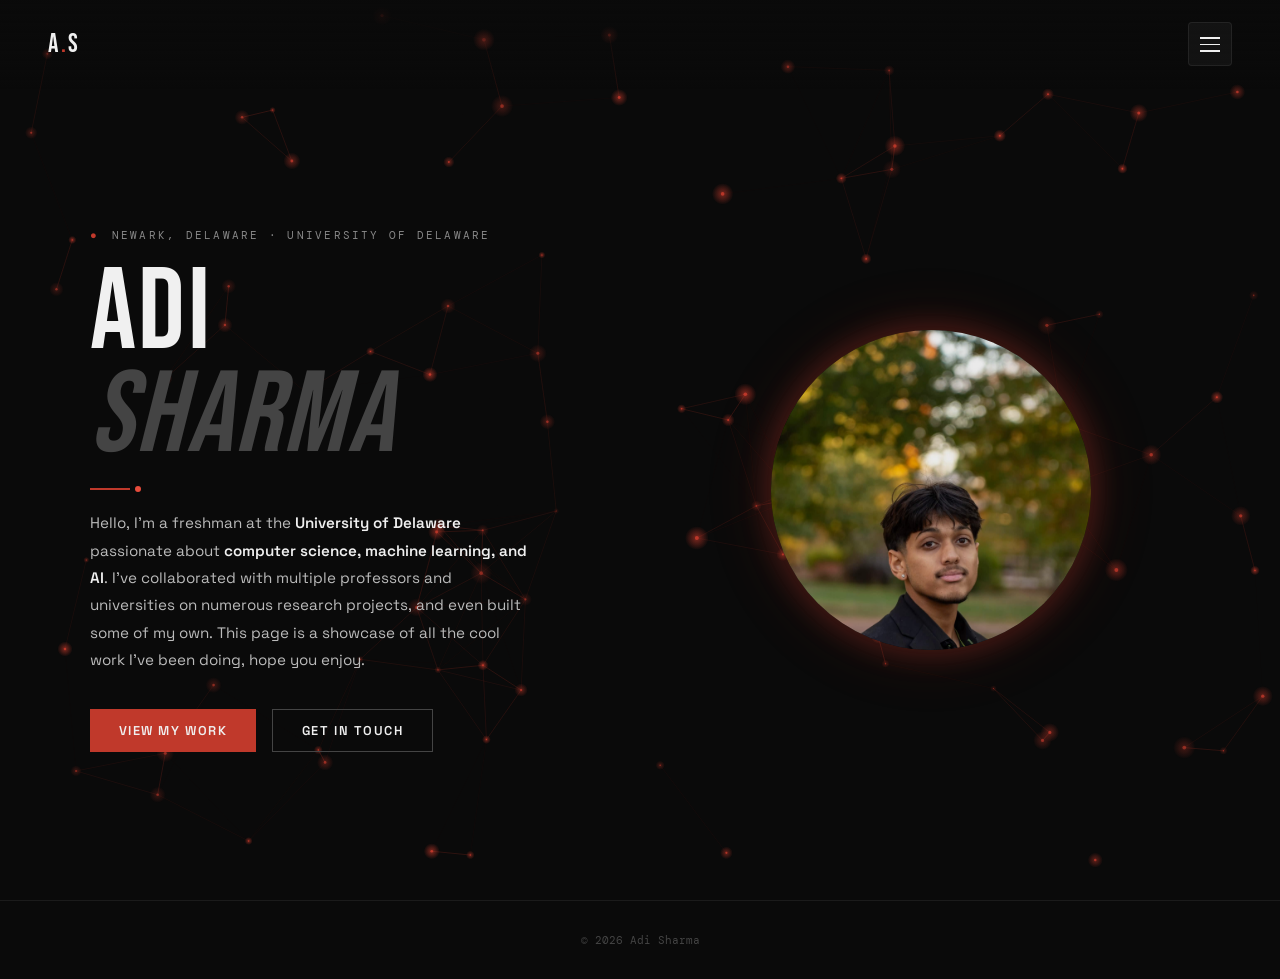
==== commit f41f1944: "fix resume card" ====
--- a/index.html
+++ b/index.html
@@ -89,35 +89,30 @@
       align-items: center;
     }
 
-    /* Outer wrapper holds the glow — NOT clipped */
     .photo-outer {
       position: relative;
       width: 320px;
       height: 320px;
-    }
-
-    /* Glow lives outside the clipped container */
-    .photo-glow {
-      position: absolute;
-      inset: -16px;
-      border-radius: 50%;
-      box-shadow: 0 0 35px 10px rgba(192,57,43,0.3),
-                  0 0 70px 20px rgba(192,57,43,0.12);
-      transition: box-shadow 0.4s ease;
-      z-index: 0;
-      pointer-events: none;
-    }
-    .photo-outer:hover .photo-glow {
-      box-shadow: 0 0 50px 16px rgba(231,76,60,0.45),
-                  0 0 100px 32px rgba(192,57,43,0.2);
-    }
-
-    /* Inner container clips the image to circle — no black border */
+      border-radius: 50%;
+      /* The glow is just a box-shadow on the outer — no black bg */
+      box-shadow: 0 0 25px 8px rgba(192,57,43,0.25),
+                  0 0 55px 16px rgba(192,57,43,0.1);
+      transition: box-shadow 0.4s ease, transform 0.5s cubic-bezier(0.25,0.46,0.45,0.94);
+    }
+    /* On hover: pop out toward viewer */
+    .photo-outer:hover {
+      box-shadow: 0 0 35px 10px rgba(231,76,60,0.35),
+                  0 0 70px 22px rgba(192,57,43,0.15);
+      transform: scale(1.08) translateY(-6px);
+    }
+
+    /* Clips image to circle — must match outer exactly */
     .photo-container {
-      position: absolute;
-      inset: 0;
+      width: 320px;
+      height: 320px;
       border-radius: 50%;
       overflow: hidden;
+      position: relative;
       z-index: 1;
     }
 
@@ -125,18 +120,19 @@
       width: 100%;
       height: 100%;
       object-fit: cover;
-      object-position: center 20%;
+      /* Zoom in on face — increase scale and adjust position */
+      object-position: center 15%;
+      transform: scale(1.4);
+      transform-origin: center 30%;
       display: block;
-      transition: transform 0.5s cubic-bezier(0.25,0.46,0.45,0.94),
-                  filter 0.5s ease;
+      transition: filter 0.5s ease;
       filter: brightness(0.92);
     }
     .photo-outer:hover .photo-img {
-      transform: scale(1.13);
-      filter: brightness(0.42);
-    }
-
-    /* Info overlay sits above image */
+      filter: brightness(0.4);
+    }
+
+    /* Info overlay */
     .photo-info {
       position: absolute;
       inset: 0;
@@ -171,7 +167,7 @@
     @media (max-width: 768px) {
       .hero { padding: 5rem 1.5rem 2rem; }
       .hero-inner { grid-template-columns: 1fr; gap: 2rem; }
-      .photo-outer { width: 220px; height: 220px; }
+      .photo-outer, .photo-container { width: 220px; height: 220px; }
       .hero-photo-wrap { order: -1; }
       nav { padding: 1rem 1.5rem; }
     }
@@ -226,7 +222,6 @@
 
       <div class="hero-photo-wrap" data-reveal style="transition-delay:0.2s">
         <div class="photo-outer">
-          <div class="photo-glow"></div>
           <div class="photo-container">
             <img src="assets/profile.jpg" alt="Adi Sharma" class="photo-img"/>
           </div>
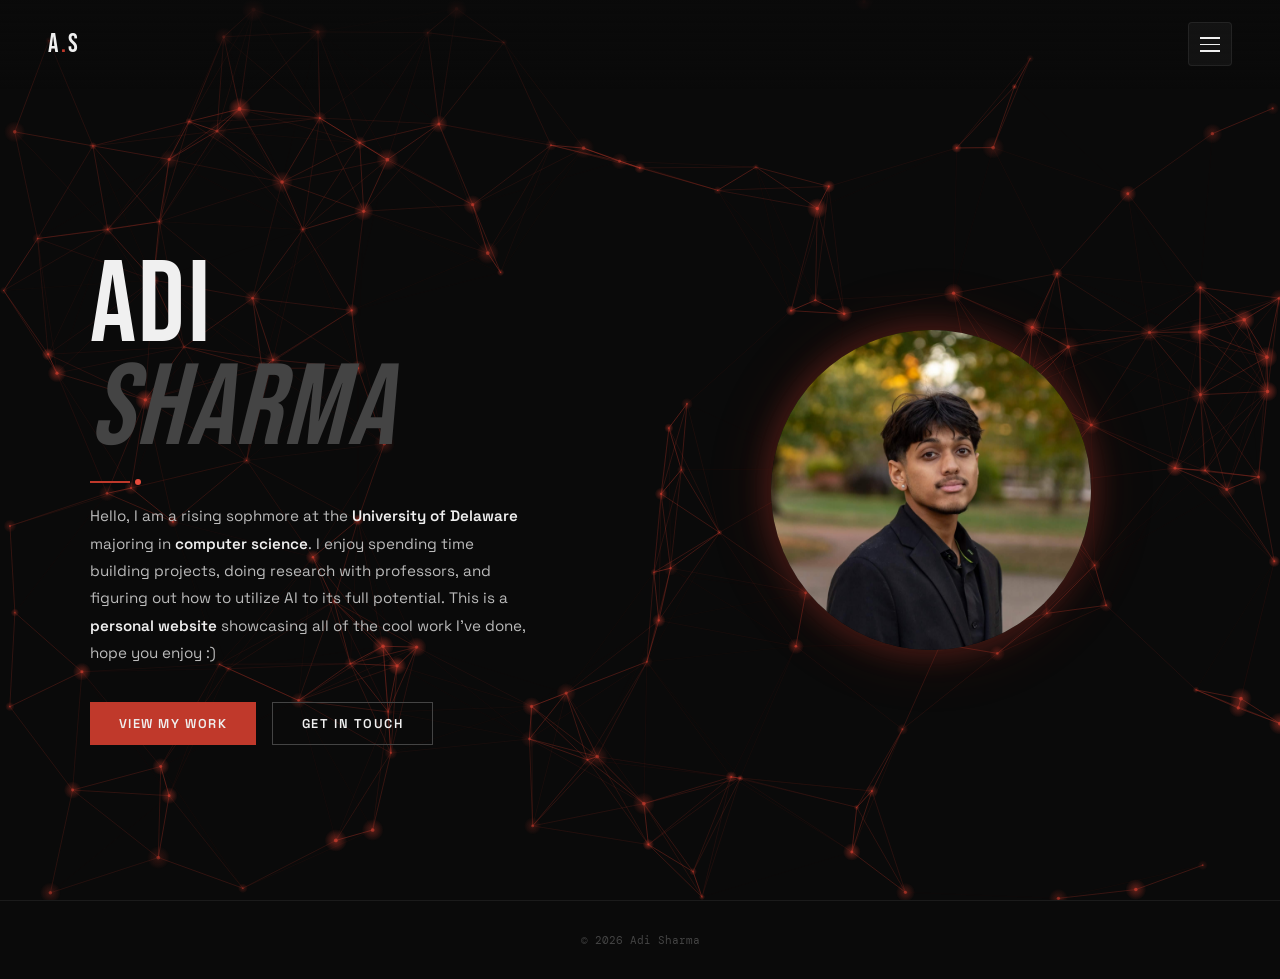
==== commit d4756324: "reduce mouse interaction radius" ====
--- a/index.html
+++ b/index.html
@@ -121,12 +121,12 @@
       height: 100%;
       object-fit: cover;
       /* Zoom in on face — increase scale and adjust position */
-      object-position: center 15%;
+      object-position: center 55%;
       transform: scale(1.4);
       transform-origin: center 30%;
       display: block;
       transition: filter 0.5s ease;
-      filter: brightness(0.92);
+      filter: brightness(1);
     }
     .photo-outer:hover .photo-img {
       filter: brightness(0.4);
@@ -153,14 +153,14 @@
 
     .info-item .label {
       font-family: var(--font-mono);
-      font-size: 0.6rem;
-      letter-spacing: 0.15em;
+      font-size: 0.8rem;
+      letter-spacing: 0.1em;
       color: var(--red-bright);
       text-transform: uppercase;
     }
     .info-item .value {
-      font-size: 0.85rem;
-      font-weight: 600;
+      font-size: 0.73rem;
+      font-weight: 200;
       color: var(--white);
     }
 
@@ -199,44 +199,42 @@
     <div class="hero-inner">
 
       <div class="hero-text">
-        <div class="hero-location" data-reveal>
-          <span>●</span> NEWARK, DELAWARE · UNIVERSITY OF DELAWARE
-        </div>
-        <div class="hero-name" data-reveal style="transition-delay:0.1s">
+        <div class="hero-location" data-reveal style="transition-delay:0.3s">
+        </div>
+        <div class="hero-name" data-reveal style="transition-delay:0.4s">
           <span class="first">Adi</span>
           <span class="last">Sharma</span>
         </div>
-        <div class="hero-divider" data-reveal style="transition-delay:0.2s"></div>
-        <p class="hero-bio" data-reveal style="transition-delay:0.3s">
-          Hello, I'm a freshman at the <strong>University of Delaware</strong> passionate about
-          <strong>computer science, machine learning, and AI</strong>. I've collaborated with
-          multiple professors and universities on numerous research projects,
-          and even built some of my own. This page is a showcase of all the
-          cool work I've been doing, hope you enjoy.
+        <div class="hero-divider" data-reveal style="transition-delay:0.5s"></div>
+        <p class="hero-bio" data-reveal style="transition-delay:0.6s">
+          Hello, I am a rising sophmore at the <strong>University of Delaware</strong> majoring in 
+          <strong>computer science</strong>. I enjoy spending time building projects, doing research with professors,
+          and figuring out how to utilize AI to its full potential. This is a <strong>personal website</strong> showcasing all of the
+          cool work I've done, hope you enjoy :)
         </p>
-        <div class="hero-btns" data-reveal style="transition-delay:0.4s">
+        <div class="hero-btns" data-reveal style="transition-delay:0.7s">
           <a href="work.html" class="btn btn-red">VIEW MY WORK</a>
           <a href="contact.html" class="btn btn-outline">GET IN TOUCH</a>
         </div>
       </div>
 
-      <div class="hero-photo-wrap" data-reveal style="transition-delay:0.2s">
+      <div class="hero-photo-wrap" data-reveal style="transition-delay:0.8s">
         <div class="photo-outer">
           <div class="photo-container">
             <img src="assets/profile.jpg" alt="Adi Sharma" class="photo-img"/>
           </div>
           <div class="photo-info">
             <div class="info-item">
-              <div class="label">📍 Location</div>
-              <div class="value">Newark, Delaware</div>
+              <div class="label">Languages</div>
+              <div class="value">Python · C · TypeScript · Java · HTML/CSS</div>
             </div>
             <div class="info-item">
-              <div class="label">🎓 Year</div>
-              <div class="value">Freshman · CS</div>
+              <div class="label">Framework</div>
+              <div class="value">PyTorch · Node.js · MATLAB · Supabase</div>
             </div>
             <div class="info-item">
-              <div class="label">⚡ Hobbies</div>
-              <div class="value">Gym · Soccer · Investing · Friends</div>
+              <div class="label">Skills</div>
+              <div class="value">LLM Training · Data Analysis · Computer Vision</div>
             </div>
           </div>
         </div>
